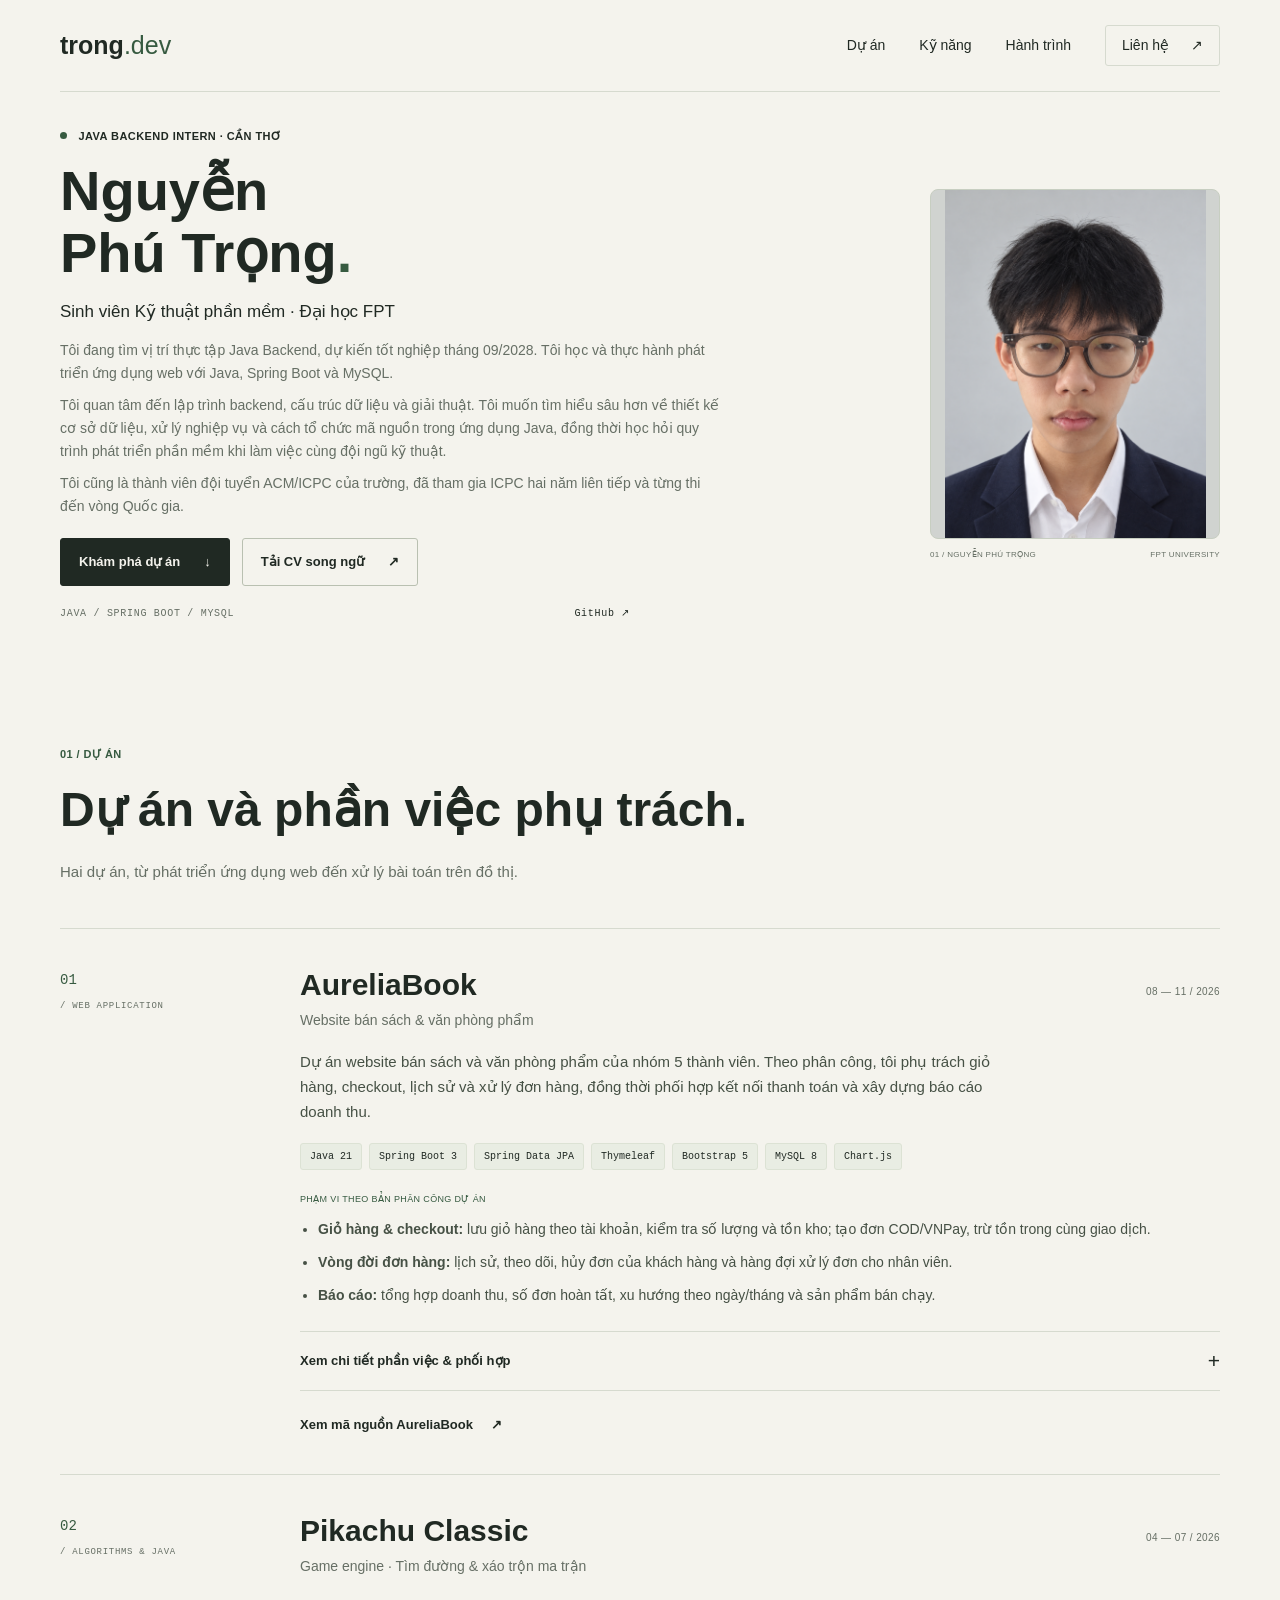
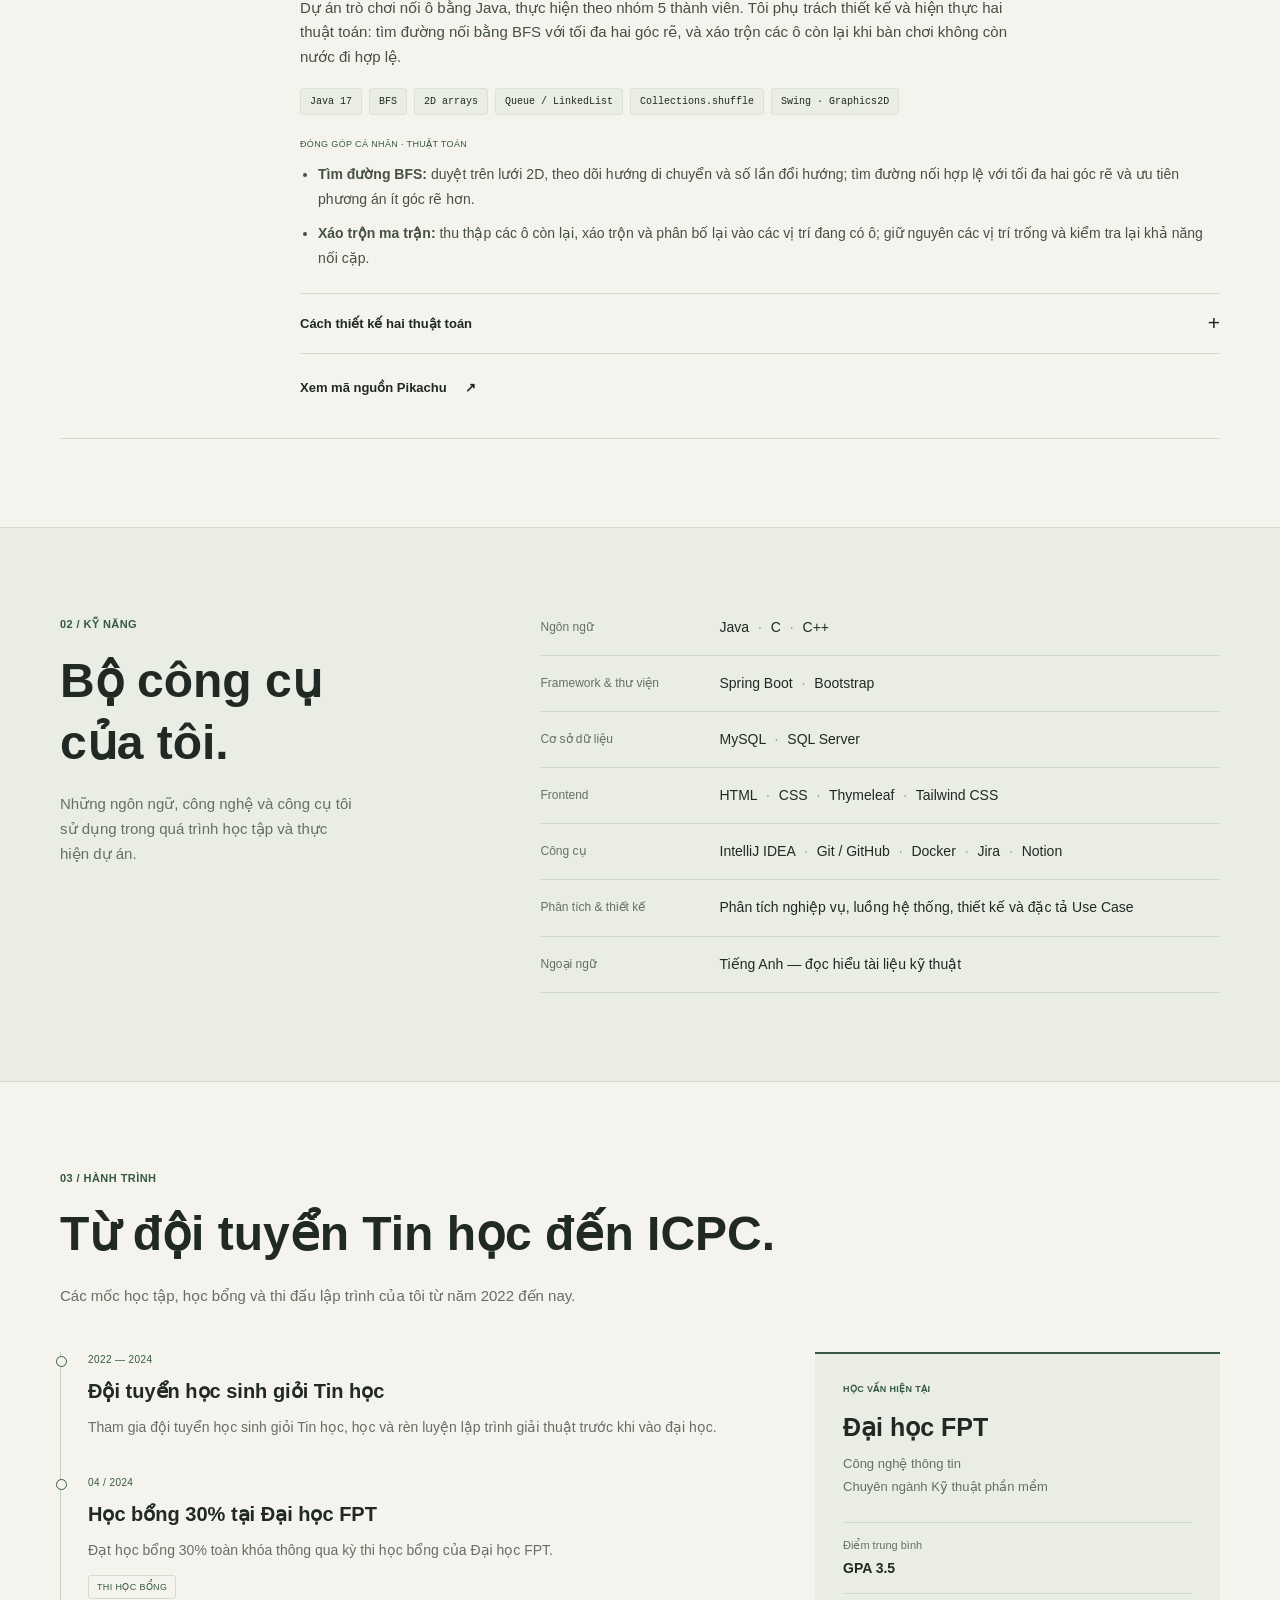
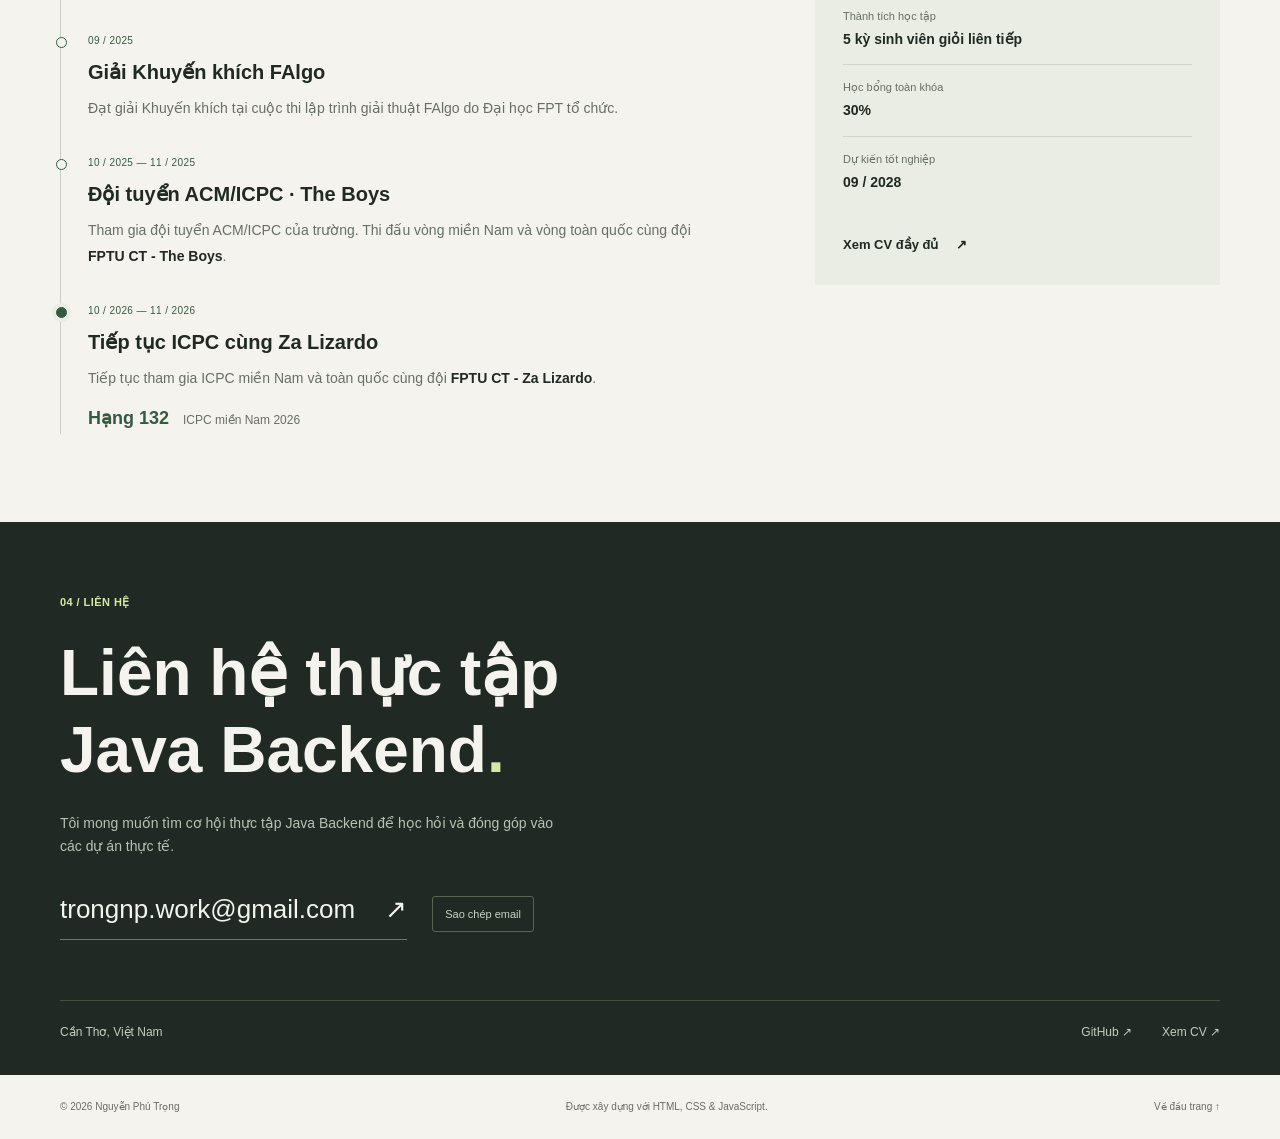
==== index.html @ d0a89bff "init" ====
<!doctype html>
<html lang="vi">
<head>
  <meta charset="utf-8">
  <meta name="viewport" content="width=device-width, initial-scale=1">
  <meta name="theme-color" content="#f4f3ed">
  <meta name="description" content="Portfolio của Nguyễn Phú Trọng — Java Backend Intern, sinh viên Kỹ thuật phần mềm Đại học FPT, thành viên đội tuyển ACM/ICPC.">
  <title>Nguyễn Phú Trọng — Java Backend Intern</title>
  <link rel="icon" href="assets/favicon.svg" type="image/svg+xml">
  <link rel="stylesheet" href="styles.css?v=4">
  <script src="script.js" defer></script>
</head>
<body>
  <a class="skip-link" href="#main">Đến nội dung chính</a>
  <header class="header">
    <a class="brand" href="#home" aria-label="Nguyễn Phú Trọng — Trang đầu">trong<span>.dev</span></a>
    <button class="menu-toggle" type="button" aria-expanded="false" aria-controls="navigation" hidden>Menu <span aria-hidden="true">☰</span></button>
    <nav id="navigation" aria-label="Điều hướng chính">
      <a href="#projects">Dự án</a><a href="#skills">Kỹ năng</a><a href="#journey">Hành trình</a>
      <a class="nav-contact" href="#contact">Liên hệ <span aria-hidden="true">↗</span></a>
    </nav>
  </header>
  <main id="main">
    <section class="hero wrap" id="home" aria-labelledby="hero-title">
      <div class="hero-copy">
        <p class="eyebrow"><span class="dot"></span> JAVA BACKEND INTERN · CẦN THƠ</p>
        <h1 id="hero-title">Nguyễn<br>Phú Trọng<span class="title-dot">.</span></h1>
        <p class="hero-statement">Sinh viên Kỹ thuật phần mềm · Đại học FPT</p>
        <div class="hero-description">
          <p>Tôi đang tìm vị trí thực tập Java Backend, dự kiến tốt nghiệp tháng 09/2028. Tôi học và thực hành phát triển ứng dụng web với Java, Spring Boot và MySQL.</p>
          <p>Tôi quan tâm đến lập trình backend, cấu trúc dữ liệu và giải thuật. Tôi muốn tìm hiểu sâu hơn về thiết kế cơ sở dữ liệu, xử lý nghiệp vụ và cách tổ chức mã nguồn trong ứng dụng Java, đồng thời học hỏi quy trình phát triển phần mềm khi làm việc cùng đội ngũ kỹ thuật.</p>
          <p>Tôi cũng là thành viên đội tuyển ACM/ICPC của trường, đã tham gia ICPC hai năm liên tiếp và từng thi đến vòng Quốc gia.</p>
        </div>
        <div class="actions"><a class="button primary" href="#projects">Khám phá dự án <span aria-hidden="true">↓</span></a><a class="button secondary" href="assets/NguyenPhuTrong-CV.pdf" download>Tải CV song ngữ <span aria-hidden="true">↗</span></a></div>
        <div class="hero-footnote"><span>JAVA / SPRING BOOT / MYSQL</span><a href="https://github.com/TrongNP-31630" target="_blank" rel="noopener noreferrer">GitHub ↗</a></div>
      </div>
      <figure class="portrait-block"><div class="photo-frame"><img src="assets/portrait.png" alt="Ảnh chân dung Nguyễn Phú Trọng" width="1086" height="1448" fetchpriority="high"></div><figcaption><span>01 / NGUYỄN PHÚ TRỌNG</span><span>FPT UNIVERSITY</span></figcaption></figure>
    </section>
    <section class="section wrap" id="projects" aria-labelledby="projects-title">
      <div class="section-head"><p class="eyebrow">01 / DỰ ÁN</p><h2 id="projects-title">Dự án và phần việc phụ trách.</h2><p>Hai dự án, từ phát triển ứng dụng web đến xử lý bài toán trên đồ thị.</p></div>
      <article class="project">
        <div class="project-index">01 <span>/ WEB APPLICATION</span></div>
        <div class="project-content"><div class="project-topline"><h3>AureliaBook</h3><span class="date">08 — 11 / 2026</span></div><p class="project-subtitle">Website bán sách & văn phòng phẩm</p><p class="project-description">Dự án website bán sách và văn phòng phẩm của nhóm 5 thành viên. Theo phân công, tôi phụ trách giỏ hàng, checkout, lịch sử và xử lý đơn hàng, đồng thời phối hợp kết nối thanh toán và xây dựng báo cáo doanh thu.</p>
          <ul class="tags" aria-label="Công nghệ AureliaBook"><li>Java 21</li><li>Spring Boot 3</li><li>Spring Data JPA</li><li>Thymeleaf</li><li>Bootstrap 5</li><li>MySQL 8</li><li>Chart.js</li></ul>
          <div class="contribution-overview">
            <p class="scope-caption">PHẠM VI THEO BẢN PHÂN CÔNG DỰ ÁN</p>
            <ul class="scope-summary"><li><strong>Giỏ hàng &amp; checkout:</strong> lưu giỏ hàng theo tài khoản, kiểm tra số lượng và tồn kho; tạo đơn COD/VNPay, trừ tồn trong cùng giao dịch.</li><li><strong>Vòng đời đơn hàng:</strong> lịch sử, theo dõi, hủy đơn của khách hàng và hàng đợi xử lý đơn cho nhân viên.</li><li><strong>Báo cáo:</strong> tổng hợp doanh thu, số đơn hoàn tất, xu hướng theo ngày/tháng và sản phẩm bán chạy.</li></ul>
          </div>
          <details class="project-details"><summary>Xem chi tiết phần việc &amp; phối hợp <span aria-hidden="true">+</span></summary><div class="details-body">
            <h4>Phần việc phụ trách</h4>
            <dl class="contribution-list">
              <div><dt>UC10 · Giỏ hàng thành viên</dt><dd>Xây dựng luồng thêm, sửa số lượng và xem giỏ hàng qua CartController và CartService; lưu trong carts/cart_items. Chỉ hỗ trợ khách đã đăng nhập; kiểm tra số lượng từ 1–99 và tồn khả dụng khi cập nhật.</dd></div>
              <div><dt>UC11 · Checkout &amp; tạo đơn</dt><dd>Kiểm tra sản phẩm, địa chỉ giao hàng, voucher, phí vận chuyển và tổng thanh toán. Phạm vi OrderPlacementService gồm tạo đơn, chi tiết đơn và trừ tồn trong cùng transaction cho cả COD và VNPay.</dd></div>
              <div><dt>UC12 · Lịch sử, theo dõi &amp; hủy đơn</dt><dd>Truy vấn đơn thuộc tài khoản khách hàng, hiển thị thông tin tại thời điểm đặt và timeline. Xử lý hủy đơn đủ điều kiện trước bàn giao; phối hợp với thành viên phụ trách kho để hoàn tồn và quyền sử dụng voucher đúng một lần.</dd></div>
              <div><dt>UC14 · Xử lý đơn cho nhân viên</dt><dd>Hàng đợi đơn có phân trang, lọc theo trạng thái, ngày đặt và thanh toán; danh sách đóng gói và chuyển trạng thái từ chờ xác nhận đến giao thành công. Phối hợp phần state machine, lý do hủy và ghi nhật ký thao tác.</dd></div>
              <div><dt>UC26/UC27 · Doanh thu &amp; báo cáo</dt><dd>Tổng hợp doanh thu, đơn hoàn tất, biểu đồ ngày/tháng bằng Chart.js và top sản phẩm bán chạy. Phối hợp chức năng xuất Excel; thành viên khác hỗ trợ phần Apache POI.</dd></div>
            </dl>
            <h4>Phối hợp thanh toán &amp; review</h4>
            <p>Ở UC11.1, tôi phụ trách kết nối kết quả VNPay với đơn hàng (Order Bridge); thành viên khác phụ trách Security/HMAC/IPN. Luồng cần tránh trừ tồn lần hai khi thanh toán thành công và xử lý riêng kết quả chưa rõ hoặc thành công muộn.</p>
            <p>Tôi được phân công review các phần hồ sơ và địa chỉ, phiếu nhập kho, voucher, lịch sử tồn, job đối soát và dữ liệu mẫu. Phần tài liệu gồm đặc tả lớp, sơ đồ lớp/sequence, luồng xử lý và truy vấn cho các chức năng phụ trách.</p>
          </div></details>
          <a class="text-link" href="https://github.com/DungTLab/AureliaBooks_DDAGTech" target="_blank" rel="noopener noreferrer">Xem mã nguồn AureliaBook <span aria-hidden="true">↗</span></a>
        </div>
      </article>
      <article class="project">
        <div class="project-index">02 <span>/ ALGORITHMS & JAVA</span></div>
        <div class="project-content"><div class="project-topline"><h3>Pikachu Classic</h3><span class="date">04 — 07 / 2026</span></div><p class="project-subtitle">Game engine · Tìm đường &amp; xáo trộn ma trận</p><p class="project-description">Dự án trò chơi nối ô bằng Java, thực hiện theo nhóm 5 thành viên. Tôi phụ trách thiết kế và hiện thực hai thuật toán: tìm đường nối bằng BFS với tối đa hai góc rẽ, và xáo trộn các ô còn lại khi bàn chơi không còn nước đi hợp lệ.</p>
          <ul class="tags" aria-label="Công nghệ Pikachu"><li>Java 17</li><li>BFS</li><li>2D arrays</li><li>Queue / LinkedList</li><li>Collections.shuffle</li><li>Swing · Graphics2D</li></ul>
          <div class="contribution-overview">
            <p class="scope-caption">ĐÓNG GÓP CÁ NHÂN · THUẬT TOÁN</p>
            <ul class="scope-summary"><li><strong>Tìm đường BFS:</strong> duyệt trên lưới 2D, theo dõi hướng di chuyển và số lần đổi hướng; tìm đường nối hợp lệ với tối đa hai góc rẽ và ưu tiên phương án ít góc rẽ hơn.</li><li><strong>Xáo trộn ma trận:</strong> thu thập các ô còn lại, xáo trộn và phân bố lại vào các vị trí đang có ô; giữ nguyên các vị trí trống và kiểm tra lại khả năng nối cặp.</li></ul>
          </div>
          <details class="project-details"><summary>Cách thiết kế hai thuật toán <span aria-hidden="true">+</span></summary><div class="details-body">
            <h4>1. Tìm đường nối — findPath()</h4>
            <p>Mỗi trạng thái lưu hàng, cột, hướng đi, số góc rẽ và nút cha. Thuật toán dùng Queue/LinkedList để duyệt bốn hướng; chỉ đi qua ô trống hoặc ô đích và loại các trạng thái có quá hai góc rẽ.</p>
            <p>Mảng <code>minTurns[row][col][direction]</code> lưu số góc rẽ tốt nhất theo từng ô và hướng đến, giúp loại các trạng thái không cải thiện kết quả. Khi đến đích, thuật toán ưu tiên đường có ít góc rẽ hơn, sau đó lần theo nút cha để dựng lại danh sách tọa độ.</p>
            <h4>2. Xáo trộn bàn chơi — swapMatrix()</h4>
            <p>Thu thập ID từ các ô chưa bị loại vào ArrayList, gọi <code>Collections.shuffle()</code> và gán lại vào chính các vị trí đang có ô. Cách này giữ nguyên số lượng từng loại ô và các vị trí trống.</p>
            <p>Sau khi xáo trộn, <code>checkValidMatrix()</code> tìm các cặp cùng ID và gọi lại <code>findPath()</code> để kiểm tra. Nếu chưa có cặp nối được, hàm tiếp tục xáo trộn.</p>
            <div class="algorithm-note"><strong>Hai bài toán liên kết với nhau</strong><span>BFS kiểm tra đường nối; thuật toán xáo trộn dùng kết quả đó để kiểm tra bàn chơi mới.</span></div>
          </div></details>
          <a class="text-link" href="https://github.com/DucKAnh006/CSD201_Assignment" target="_blank" rel="noopener noreferrer">Xem mã nguồn Pikachu <span aria-hidden="true">↗</span></a>
        </div>
      </article>
    </section>
    <section class="section skills-section" id="skills" aria-labelledby="skills-title"><div class="wrap skills-layout"><div class="section-head"><p class="eyebrow">02 / KỸ NĂNG</p><h2 id="skills-title">Bộ công cụ<br>của tôi.</h2><p>Những ngôn ngữ, công nghệ và công cụ tôi sử dụng trong quá trình học tập và thực hiện dự án.</p></div><dl class="skill-list"><div><dt>Ngôn ngữ</dt><dd>Java <span>·</span> C <span>·</span> C++</dd></div><div><dt>Framework & thư viện</dt><dd>Spring Boot <span>·</span> Bootstrap</dd></div><div><dt>Cơ sở dữ liệu</dt><dd>MySQL <span>·</span> SQL Server</dd></div><div><dt>Frontend</dt><dd>HTML <span>·</span> CSS <span>·</span> Thymeleaf <span>·</span> Tailwind CSS</dd></div><div><dt>Công cụ</dt><dd>IntelliJ IDEA <span>·</span> Git / GitHub <span>·</span> Docker <span>·</span> Jira <span>·</span> Notion</dd></div><div><dt>Phân tích & thiết kế</dt><dd>Phân tích nghiệp vụ, luồng hệ thống, thiết kế và đặc tả Use Case</dd></div><div><dt>Ngoại ngữ</dt><dd>Tiếng Anh — đọc hiểu tài liệu kỹ thuật</dd></div></dl></div></section>
    <section class="section wrap" id="journey" aria-labelledby="journey-title">
      <div class="section-head"><p class="eyebrow">03 / HÀNH TRÌNH</p><h2 id="journey-title">Từ đội tuyển Tin học đến ICPC.</h2><p>Các mốc học tập, học bổng và thi đấu lập trình của tôi từ năm 2022 đến nay.</p></div>
      <div class="timeline-layout">
        <ol class="timeline">
          <li class="timeline-item"><p class="date">2022 — 2024</p><h3>Đội tuyển học sinh giỏi Tin học</h3><p>Tham gia đội tuyển học sinh giỏi Tin học, học và rèn luyện lập trình giải thuật trước khi vào đại học.</p></li>
          <li class="timeline-item"><p class="date"><time datetime="2024-04">04 / 2024</time></p><h3>Học bổng 30% tại Đại học FPT</h3><p>Đạt học bổng 30% toàn khóa thông qua kỳ thi học bổng của Đại học FPT.</p><span class="milestone-tag">THI HỌC BỔNG</span></li>
          <li class="timeline-item"><p class="date"><time datetime="2025-09">09 / 2025</time></p><h3>Giải Khuyến khích FAlgo</h3><p>Đạt giải Khuyến khích tại cuộc thi lập trình giải thuật FAlgo do Đại học FPT tổ chức.</p></li>
          <li class="timeline-item"><p class="date"><time datetime="2025-10">10 / 2025</time> — <time datetime="2025-11">11 / 2025</time></p><h3>Đội tuyển ACM/ICPC · The Boys</h3><p>Tham gia đội tuyển ACM/ICPC của trường. Thi đấu vòng miền Nam và vòng toàn quốc cùng đội <strong>FPTU CT - The Boys</strong>.</p></li>
          <li class="timeline-item current"><p class="date"><time datetime="2026-10">10 / 2026</time> — <time datetime="2026-11">11 / 2026</time></p><h3>Tiếp tục ICPC cùng Za Lizardo</h3><p>Tiếp tục tham gia ICPC miền Nam và toàn quốc cùng đội <strong>FPTU CT - Za Lizardo</strong>.</p><div class="timeline-result"><strong>Hạng 132</strong><span>ICPC miền Nam 2026</span></div></li>
        </ol>
        <aside class="education-panel" aria-labelledby="education-title"><p class="eyebrow">HỌC VẤN HIỆN TẠI</p><h3 id="education-title">Đại học FPT</h3><p class="education-major">Công nghệ thông tin<br>Chuyên ngành Kỹ thuật phần mềm</p><dl class="education-facts"><div><dt>Điểm trung bình</dt><dd>GPA 3.5</dd></div><div><dt>Thành tích học tập</dt><dd>5 kỳ sinh viên giỏi liên tiếp</dd></div><div><dt>Học bổng toàn khóa</dt><dd>30%</dd></div><div><dt>Dự kiến tốt nghiệp</dt><dd><time datetime="2028-09">09 / 2028</time></dd></div></dl><a class="text-link" href="assets/NguyenPhuTrong-CV.pdf" target="_blank" rel="noopener noreferrer">Xem CV đầy đủ <span aria-hidden="true">↗</span></a></aside>
      </div>
    </section>
    <section class="contact-section" id="contact" aria-labelledby="contact-title"><div class="wrap"><p class="eyebrow">04 / LIÊN HỆ</p><h2 id="contact-title">Liên hệ thực tập<br>Java Backend<span>.</span></h2><p>Tôi mong muốn tìm cơ hội thực tập Java Backend để học hỏi và đóng góp vào các dự án thực tế.</p><div class="contact-actions"><a class="email-link" href="mailto:trongnp.work@gmail.com">trongnp.work@gmail.com <span aria-hidden="true">↗</span></a><button class="copy-email" type="button" hidden>Sao chép email</button></div><div class="contact-bottom"><span>Cần Thơ, Việt Nam</span><div><a href="https://github.com/TrongNP-31630" target="_blank" rel="noopener noreferrer">GitHub ↗</a><a href="assets/NguyenPhuTrong-CV.pdf" target="_blank" rel="noopener noreferrer">Xem CV ↗</a></div></div></div></section>
  </main>
  <footer class="wrap footer"><span>© <span id="year">2026</span> Nguyễn Phú Trọng</span><span>Được xây dựng với HTML, CSS & JavaScript.</span><a href="#home">Về đầu trang ↑</a></footer>
  <p class="toast" role="status" aria-live="polite"></p>
</body>
</html>
---- styles.css ----
:root{--paper:#f4f3ed;--ink:#202923;--muted:#666f65;--line:#d6dacf;--green:#365a40;--lime:#d6e7a6;--soft:#e9ede3;--mono:Consolas,'Courier New',monospace;--serif:Arial,'Helvetica Neue',Tahoma,sans-serif;--sans:Arial,'Helvetica Neue',Tahoma,sans-serif}*{box-sizing:border-box}html{scroll-behavior:smooth;scroll-padding-top:90px}body{margin:0;background:var(--paper);color:var(--ink);font-family:var(--sans);font-size:16px;line-height:1.65}a{color:inherit;text-decoration:none}button{font:inherit}img{max-width:100%;display:block}button,a,summary{-webkit-tap-highlight-color:transparent}a:focus-visible,button:focus-visible,summary:focus-visible{outline:3px solid #64834b;outline-offset:5px}::selection{background:var(--lime);color:var(--ink)}.wrap,.header{width:min(1160px,calc(100% - 96px));margin-inline:auto}.header{display:flex;align-items:center;justify-content:space-between;min-height:92px;border-bottom:1px solid var(--line)}.brand{font-size:25px;font-weight:750;letter-spacing:normal}.brand span{color:var(--green);font-weight:400}.header nav{display:flex;align-items:center;gap:34px;font-size:14px}.header nav a{transition:color .2s}.header nav a:hover{color:var(--green);text-decoration:underline;text-underline-offset:5px}.header .nav-contact{border:1px solid var(--line);padding:8px 16px;border-radius:3px}.nav-contact span{margin-left:18px}.menu-toggle{background:transparent;border:1px solid var(--line);padding:7px 12px}.menu-toggle span{margin-left:10px}.skip-link{position:fixed;top:-100px;left:12px;padding:10px 18px;background:var(--ink);color:white;z-index:20}.skip-link:focus{top:10px}.hero{display:grid;grid-template-columns:1.25fr .8fr;gap:100px;align-items:center;padding-block:72px 66px}.eyebrow{font:11px/1.6 var(--mono);letter-spacing:1.7px;font-weight:600;margin:0 0 24px}.dot{display:inline-block;width:7px;height:7px;border-radius:50%;background:var(--green);margin-right:8px;vertical-align:1px}h1,h2,h3,p,figure{margin-top:0}h1{font:normal clamp(56px,6.5vw,88px)/1.05 var(--serif);letter-spacing:normal;margin-bottom:24px}.title-dot{color:var(--green)}.hero-statement{font-size:24px;line-height:1.4;letter-spacing:normal;margin-bottom:18px}.hero-description{color:var(--muted);font-size:15px;max-width:480px;margin-bottom:28px}.actions{display:flex;gap:12px;flex-wrap:wrap}.button{display:inline-flex;align-items:center;gap:24px;padding:12px 18px;font-size:13px;font-weight:600;border:1px solid var(--ink);border-radius:3px;transition:background .2s,transform .2s}.button:hover{transform:translateY(-2px)}.primary{background:var(--ink);color:var(--paper)}.primary:hover{background:var(--green)}.secondary{border-color:#b9c0b1}.secondary:hover{background:var(--soft)}.hero-footnote{display:flex;justify-content:space-between;align-items:center;gap:20px;max-width:460px;margin-top:32px;font:10px/1.6 var(--mono);letter-spacing:.7px;color:var(--muted)}.hero-footnote a{color:var(--ink)}.portrait-block{margin:0;position:relative}.photo-frame{position:relative;background:#d3d8cd;border-radius:160px 160px 3px 3px;overflow:hidden;border:1px solid #c7cec1}.photo-frame img{display:block;width:100%;height:100%;aspect-ratio:auto;object-fit:contain;object-position:center}.portrait-block figcaption{display:flex;justify-content:space-between;font:9px/1.7 var(--mono);letter-spacing:.4px;gap:12px;margin-top:14px;color:var(--muted)}.intro-strip{display:grid;grid-template-columns:180px 1fr 40px;gap:25px;align-items:center;border-block:1px solid var(--line);padding-block:25px}.intro-strip>span:first-child{font:10px/1.6 var(--mono);letter-spacing:1px}.intro-strip p{margin:0;font-size:18px;max-width:630px;line-height:1.6}.strip-icon{font-size:30px;color:var(--green);justify-self:end}.section{padding-block:88px}.section-head{margin-bottom:44px}.section-head .eyebrow{color:var(--green);margin-bottom:16px}h2{font:normal clamp(34px,4vw,48px)/1.2 var(--serif);letter-spacing:normal;margin-bottom:18px}.section-head>p:last-child{max-width:570px;color:var(--muted);font-size:15px;margin-bottom:0}.project{display:grid;grid-template-columns:200px 1fr;gap:40px;border-top:1px solid var(--line);padding-block:36px}.project:last-child{border-bottom:1px solid var(--line);padding-bottom:38px}.project-index{font:14px/1.5 var(--mono);padding-top:5px;color:var(--green)}.project-index span{display:block;color:var(--muted);font-size:9px;letter-spacing:.7px;margin-top:9px}.project-topline{display:flex;gap:20px;align-items:baseline;justify-content:space-between}.project h3{font-size:30px;letter-spacing:normal;line-height:1.3;margin-bottom:5px;font-weight:600}.date{font:10px/1.6 var(--mono);letter-spacing:.4px;color:var(--muted);white-space:nowrap}.project-subtitle{font-size:14px;color:var(--muted);margin-bottom:18px}.project-description{font-size:15px;max-width:720px;color:#465145;margin-bottom:18px}.tags{display:flex;list-style:none;padding:0;gap:7px;flex-wrap:wrap;margin:0 0 22px}.tags li{font:10px/1.5 var(--mono);background:var(--soft);padding:5px 9px;border-radius:3px;border:1px solid #dce2d4}.project-details{border-block:1px solid var(--line);margin-bottom:20px}.project-details summary{display:flex;align-items:center;justify-content:space-between;cursor:pointer;padding:12px 0;font-size:13px;list-style:none;font-weight:600}.project-details summary::-webkit-details-marker{display:none}.project-details summary span{font-size:21px;font-weight:400;transition:transform .2s}.project-details[open] summary span{transform:rotate(45deg)}.details-body{font-size:14px;color:var(--muted);padding:0 0 18px;line-height:1.8}.details-body ul{padding-left:19px;margin:4px 0 18px}.details-body li+li{margin-top:7px}.details-body p:last-child{margin-bottom:0}.flow-label{font:9px/1.7 var(--mono);letter-spacing:1px;margin:18px 0 8px}.flow{display:flex;flex-wrap:wrap;gap:12px;font-size:12px;color:var(--ink)}.flow span{color:#8f9d81}.algorithm-note{display:flex;flex-direction:column;gap:4px;border-left:2px solid #9bad8b;padding-left:14px}.algorithm-note strong{font-size:12px;color:var(--ink)}.algorithm-note span{font-size:12px}.text-link{font-size:13px;font-weight:600;display:inline-flex;gap:18px}.text-link:hover{color:var(--green);text-decoration:underline;text-underline-offset:5px}.skills-section{background:var(--soft);border-block:1px solid var(--line)}.skills-layout{display:grid;grid-template-columns:.7fr 1.25fr;gap:100px}.skills-layout .section-head{margin-bottom:0}.skills-layout .section-head>p:last-child{max-width:300px}.skill-list{margin:0}.skill-list>div{padding:16px 0;border-bottom:1px solid #cfd7c8;display:grid;grid-template-columns:155px 1fr;gap:24px}.skill-list>div:first-child{padding-top:0}.skill-list dt{font-size:12px;color:var(--muted);padding-top:2px}.skill-list dd{margin:0;font-size:14px}.skill-list dd span{color:#8c9980;padding-inline:5px}.journey-layout{display:grid;grid-template-columns:1fr 1fr;gap:70px}.journey-entry{border-top:1px solid var(--line);padding-top:24px}.journey-entry h3{font-size:24px;letter-spacing:normal;margin-bottom:5px;font-weight:600}.journey-entry .date{margin-bottom:18px}.subtle{color:var(--muted);font-size:13px;margin-bottom:20px}.journey-entry>p:not(.date):not(.subtle){font-size:14px;color:var(--muted)}.achievement{display:flex;gap:22px;align-items:center;margin-top:25px}.achievement-number{font:normal 58px/1 var(--serif);color:var(--green)}.achievement strong{font-size:13px;font-weight:600}.achievement p{font-size:12px;color:var(--muted);margin:5px 0 0}.education-list{list-style:none;padding:0;margin:16px 0 0}.education-list li{display:flex;justify-content:space-between;gap:22px;padding:13px 0;border-bottom:1px solid var(--line);font-size:12px}.education-list li span{color:var(--muted)}.education-list strong{font-weight:600;text-align:right}.contact-section{background:var(--ink);color:var(--paper);padding-block:72px 32px}.contact-section .eyebrow{color:var(--lime)}.contact-section h2{font-size:clamp(38px,5vw,64px);margin-bottom:23px}.contact-section h2 span{color:var(--lime)}.contact-section>.wrap>p:not(.eyebrow){max-width:500px;color:#b8c2b5;font-size:14px}.contact-actions{display:flex;align-items:center;gap:25px;margin-top:30px;flex-wrap:wrap}.email-link{font-size:clamp(17px,2.8vw,26px);border-bottom:1px solid #6d7a67;padding-bottom:8px;display:inline-flex;gap:30px;overflow-wrap:anywhere}.email-link:hover{color:var(--lime)}.copy-email{background:transparent;color:#cad2c5;border:1px solid #596552;border-radius:3px;font-size:11px;padding:8px 12px;cursor:pointer}.copy-email:hover{border-color:var(--lime);color:var(--lime)}.contact-bottom{margin-top:60px;display:flex;justify-content:space-between;align-items:center;border-top:1px solid #44503f;padding-top:22px;font-size:12px;color:#c4cdbf}.contact-bottom>div{display:flex;gap:30px}.footer{padding-block:24px;display:flex;justify-content:space-between;gap:20px;flex-wrap:wrap;font-size:10px;color:var(--muted)}.toast{position:fixed;bottom:24px;left:50%;transform:translate(-50%,20px);margin:0;background:var(--paper);color:var(--ink);box-shadow:0 4px 30px #0002;padding:12px 20px;border:1px solid var(--line);border-radius:4px;font-size:13px;opacity:0;pointer-events:none;transition:opacity .2s,transform .2s;z-index:25;max-width:calc(100% - 30px);width:max-content}.toast.visible{opacity:1;transform:translate(-50%,0)}
@media(min-width:1500px){.hero{gap:130px;padding-block:84px}.portrait-block{max-width:370px;justify-self:end;width:100%}}
@media(max-width:1050px){.wrap,.header{width:calc(100% - 64px)}.hero{gap:55px;grid-template-columns:1.2fr .8fr}.hero h1{font-size:64px}.hero-statement{font-size:21px}.hero-footnote{font-size:9px}.project{grid-template-columns:150px 1fr;gap:25px}.skills-layout{gap:50px;grid-template-columns:.65fr 1fr}.skill-list>div{grid-template-columns:125px 1fr;gap:15px}.journey-layout{gap:40px}.project-topline{flex-wrap:wrap;gap:4px}.project-topline .date{margin-bottom:8px}}
@media(max-width:720px){html{scroll-padding-top:20px}.wrap,.header{width:calc(100% - 40px)}.header{min-height:76px;flex-wrap:wrap;position:relative}.header nav{gap:20px;padding-bottom:16px;width:100%;justify-content:space-between;font-size:12px}.header nav[hidden]{display:none}.menu-toggle:not([hidden]){display:block;font-size:12px}.header .nav-contact{padding:5px 10px}.nav-contact span{margin-left:8px}.hero{grid-template-columns:1fr;gap:40px;padding-block:42px}.hero .eyebrow{font-size:9px;letter-spacing:1px}.hero h1{font-size:64px;letter-spacing:normal}.hero-statement{font-size:21px}.hero-description{max-width:100%;font-size:14px}.hero-footnote{max-width:100%;margin-top:25px}.portrait-block{max-width:320px;width:78%;justify-self:center}.photo-frame{border-radius:140px 140px 3px 3px}.intro-strip{grid-template-columns:1fr 26px;gap:12px;padding-block:22px}.intro-strip>span:first-child{grid-column:1/-1}.intro-strip p{font-size:16px}.section{padding-block:56px}.section-head{margin-bottom:30px}h2{font-size:36px}.section-head .eyebrow{font-size:10px}.section-head>p:last-child{font-size:14px}.project{grid-template-columns:1fr;gap:18px;padding-block:25px}.project-index{display:flex;gap:15px;align-items:center;font-size:11px}.project-index span{margin:0;font-size:9px}.project h3{font-size:27px}.project-description{font-size:14px}.project-subtitle{font-size:12px}.skills-layout{grid-template-columns:1fr;gap:30px}.skills-layout .section-head>p:last-child{max-width:100%}.skills-layout h2 br{display:none}.skill-list>div{grid-template-columns:115px 1fr;gap:16px;padding-block:14px}.skill-list dd{font-size:13px}.skill-list dt{font-size:11px}.journey-layout{grid-template-columns:1fr;gap:38px}.journey-entry h3{font-size:23px}.contact-section{padding-top:52px}.contact-section h2{font-size:40px}.email-link{font-size:19px;gap:12px}.contact-actions{gap:18px}.contact-bottom{margin-top:42px;font-size:11px}.contact-bottom>div{gap:20px}.footer{gap:10px;font-size:9px}.footer>span:nth-child(2){display:none}}
@media(prefers-reduced-motion:reduce){html{scroll-behavior:auto}*,*::before,*::after{transition:none!important;animation:none!important}}
@media print{.header,.actions,.hero-footnote,.copy-email,.footer,.toast,.contact-section{display:none!important}.wrap{width:100%}.hero{padding:0;gap:30px;grid-template-columns:1fr 180px}.hero h1{font-size:42px}.hero-statement{font-size:18px}.section{padding-block:20px}.project{padding-block:15px;grid-template-columns:100px 1fr}.project-details{display:none}.skills-section{background:white}.skills-layout{gap:30px}.journey-layout{gap:30px}body{font-size:11px;background:white;color:black}h2{font-size:27px}.section-head{margin-bottom:20px}}

/* Compact introduction and bounded portrait: intrinsic HTML image height must not size the hero. */
@media screen {
  .hero{grid-template-columns:minmax(0,1fr) 290px;gap:64px;padding-block:36px;align-items:center;min-height:0}
  .hero-copy{min-width:0}
  .hero .eyebrow{margin-bottom:14px}
  .hero h1{font-size:56px;line-height:1.02;letter-spacing:normal;margin-bottom:14px}
  .hero-statement{font-size:17px;line-height:1.5;margin-bottom:14px;letter-spacing:0}
  .hero-description{max-width:660px;font-size:14px;line-height:1.65;margin-bottom:20px}
  .hero-description p{margin:0 0 9px}
  .hero-description p:last-child{margin-bottom:0}
  .hero-footnote{margin-top:20px;max-width:570px}
  .portrait-block{width:100%;max-width:290px;justify-self:end;margin:0}
  .photo-frame{width:100%;height:350px;max-height:350px;border-radius:8px;background:#d0d3d0}
  .photo-frame img{width:100%;height:100%;max-height:350px;object-fit:contain;aspect-ratio:auto}
  .portrait-block figcaption{font-size:8px;margin-top:9px}
}
.scope-caption{font:9px/1.7 var(--mono);letter-spacing:1px;color:var(--green);margin:0 0 10px}
.scope-summary{padding-left:18px;font-size:14px;color:#465145;line-height:1.8;margin:0 0 22px}
.scope-summary li+li{margin-top:8px}
.details-body h4{font-size:14px;color:var(--ink);margin:12px 0 15px;font-weight:600}
.contribution-list{margin:0 0 24px}
.contribution-list>div{margin-bottom:16px}
.contribution-list dt{font-size:13px;font-weight:600;color:var(--ink);margin-bottom:4px}
.contribution-list dd{margin:0;font-size:13px;line-height:1.85}
@media screen and (min-width:1500px){.hero{padding-block:40px;gap:88px}}
@media screen and (max-width:1050px){.hero{grid-template-columns:minmax(0,1fr) 240px;gap:35px}.hero h1{font-size:48px}.photo-frame{height:310px;max-height:310px}.photo-frame img{max-height:310px}}
@media screen and (max-width:720px){
  .hero{grid-template-columns:minmax(0,1fr);gap:26px;padding-block:28px}
  .hero h1{font-size:46px;line-height:1.04}
  .hero-statement{font-size:16px}
  .hero-description{font-size:14px}
  .portrait-block{max-width:210px;justify-self:center}
  .photo-frame{height:270px;max-height:270px}
  .photo-frame img{max-height:270px}
  .hero .actions{gap:10px}.hero .button{padding:11px 14px;gap:16px}
  .scope-summary{font-size:13px}
}

.details-body code{font-family:var(--mono);font-size:.88em;overflow-wrap:anywhere;background:var(--soft);padding:1px 4px;border-radius:3px}

/* Chronological education and programming competition milestones. */
.timeline-layout{display:grid;grid-template-columns:minmax(0,1.4fr) minmax(0,.85fr);gap:88px;align-items:start}
.timeline{list-style:none;margin:0;padding:0 0 0 27px;border-left:1px solid #c6cfc0}
.timeline-item{position:relative;padding:0 0 34px 0}
.timeline-item:last-child{padding-bottom:0}
.timeline-item::before{content:"";position:absolute;left:-32px;top:4px;width:9px;height:9px;border:1px solid var(--green);border-radius:50%;background:var(--paper)}
.timeline-item.current::before{background:var(--green);box-shadow:0 0 0 4px var(--soft)}
.timeline-item .date{margin-bottom:9px;font-size:10px;color:var(--green)}
.timeline-item h3{font-size:20px;font-weight:600;letter-spacing:normal;line-height:1.4;margin-bottom:10px}
.timeline-item>p:not(.date){font-size:14px;color:var(--muted);line-height:1.8;margin-bottom:0}
.timeline-item strong{color:var(--ink);font-weight:600}
.milestone-tag{display:inline-block;font:9px/1.6 var(--mono);letter-spacing:.7px;margin-top:12px;padding:4px 8px;border:1px solid var(--line);border-radius:3px;color:var(--green)}
.timeline-result{display:flex;gap:14px;align-items:baseline;margin-top:13px}
.timeline-result strong{font-size:18px;color:var(--green)}
.timeline-result span{font-size:12px;color:var(--muted)}
.education-panel{background:var(--soft);padding:28px;border-top:2px solid var(--green)}
.education-panel .eyebrow{font-size:9px;margin-bottom:15px;color:var(--green)}
.education-panel h3{font-size:25px;letter-spacing:normal;margin-bottom:9px}
.education-major{font-size:13px;line-height:1.8;color:var(--muted);margin-bottom:23px}
.education-facts{margin:0 0 24px}
.education-facts>div{padding:13px 0;border-top:1px solid #cfd7c8}
.education-facts dt{font-size:11px;color:var(--muted);margin-bottom:3px}
.education-facts dd{margin:0;font-size:14px;font-weight:600}
@media(max-width:1050px){.timeline-layout{gap:45px;grid-template-columns:minmax(0,1.25fr) minmax(0,.9fr)}.education-panel{padding:22px}}
@media(max-width:720px){.timeline-layout{grid-template-columns:minmax(0,1fr);gap:35px}.timeline{margin-left:5px;padding-left:22px}.timeline-item::before{left:-27px}.timeline-item h3{font-size:18px}.timeline-item>p:not(.date){font-size:13px}.education-panel{padding:24px}.timeline-result{flex-wrap:wrap;gap:5px 14px}}
@media print{.timeline-layout{grid-template-columns:1fr 1fr;gap:30px}.timeline-item{padding-bottom:15px}.timeline-item h3{font-size:15px}.timeline-item>p:not(.date){font-size:11px}.education-panel{background:white;padding:15px}}

/* Consistent Vietnamese typography: avoid mixed serif glyphs and negative tracking. */
html{-webkit-text-size-adjust:100%;text-size-adjust:100%}
body{font-family:var(--sans);font-kerning:normal;font-variant-ligatures:normal;text-rendering:auto}
h1,h2,h3,h4{font-family:var(--sans);font-weight:600;letter-spacing:normal;line-height:1.25}
.hero h1{font-family:var(--sans);font-weight:650;line-height:1.12;letter-spacing:normal}
.hero-statement{font-weight:500}
.eyebrow,.date,.scope-caption,.flow-label,.milestone-tag,.portrait-block figcaption,.intro-strip>span:first-child{font-family:var(--sans);letter-spacing:.04em}
.date{font-variant-numeric:tabular-nums}
.section-head h2{line-height:1.3}
.contact-section h2{line-height:1.2}
@media(max-width:720px){.hero h1{font-size:44px;line-height:1.15;letter-spacing:normal}h2{font-size:32px}.timeline-item h3{line-height:1.5}}
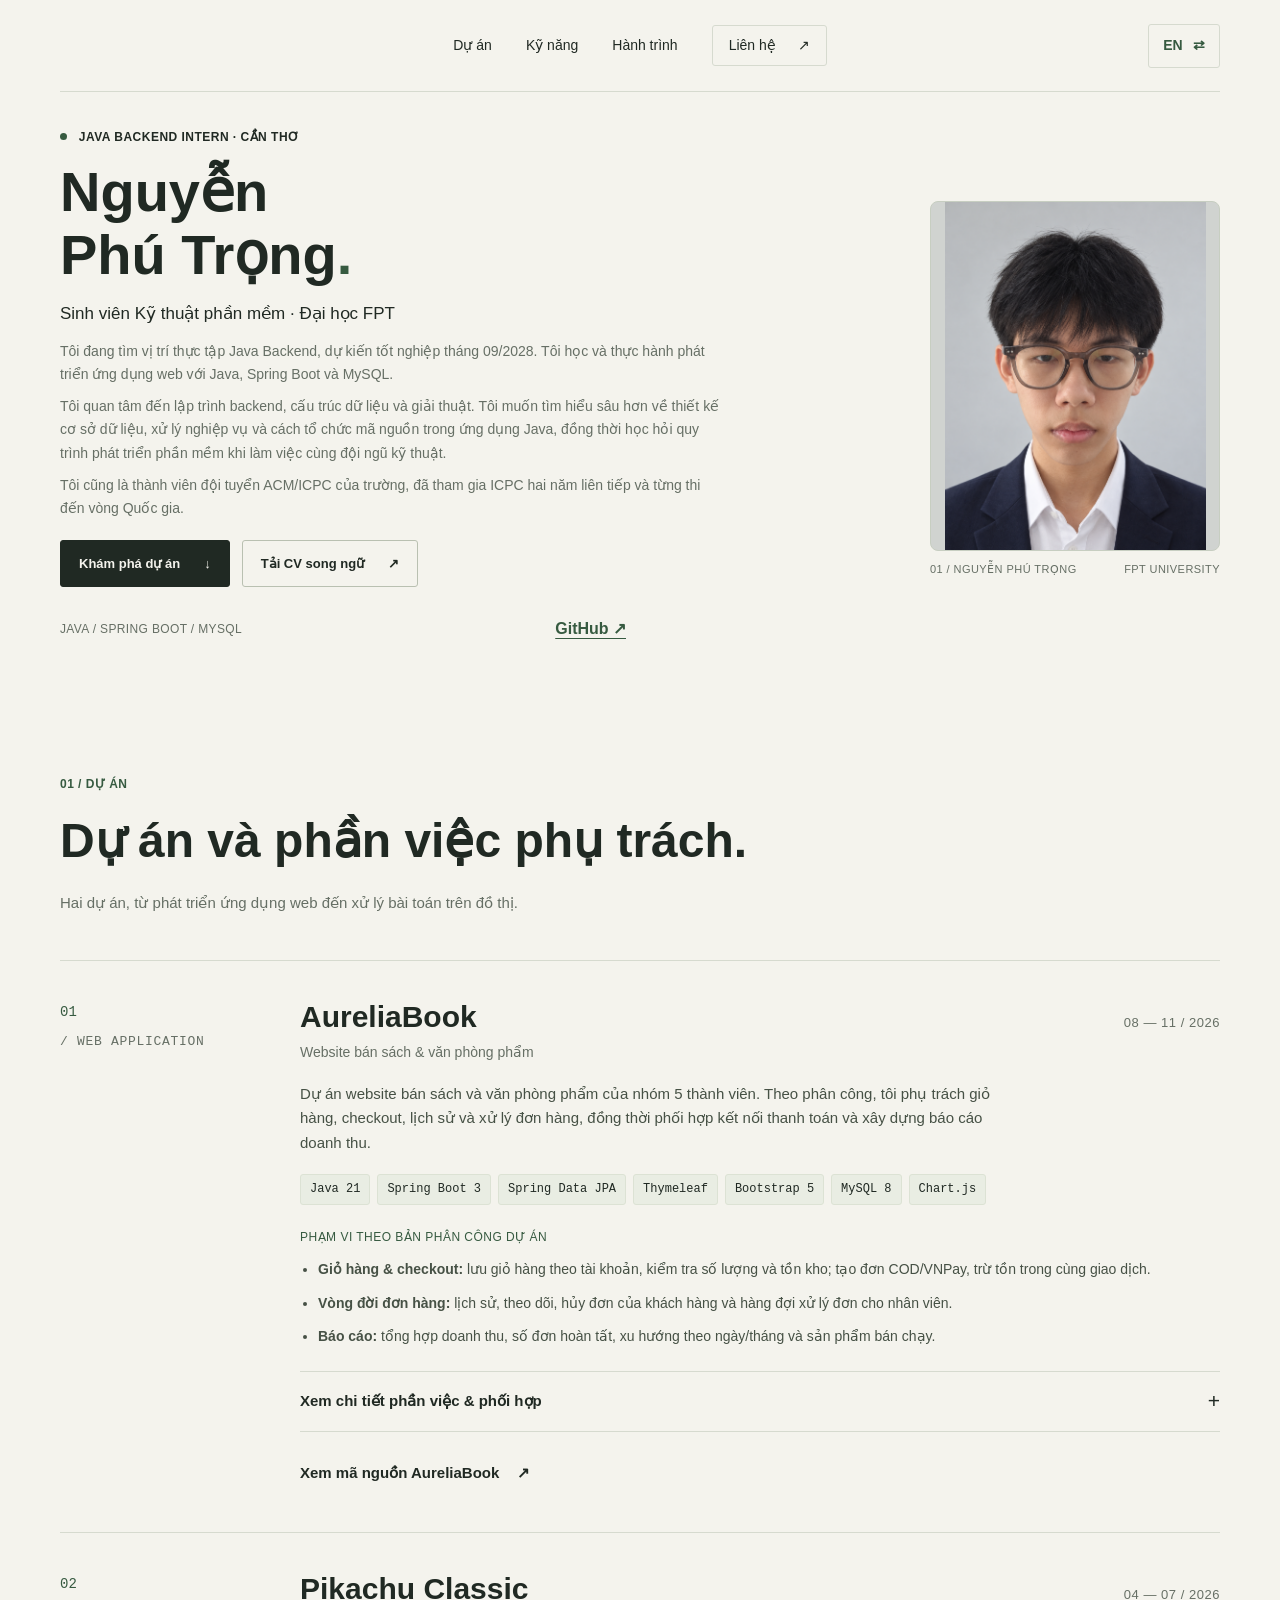
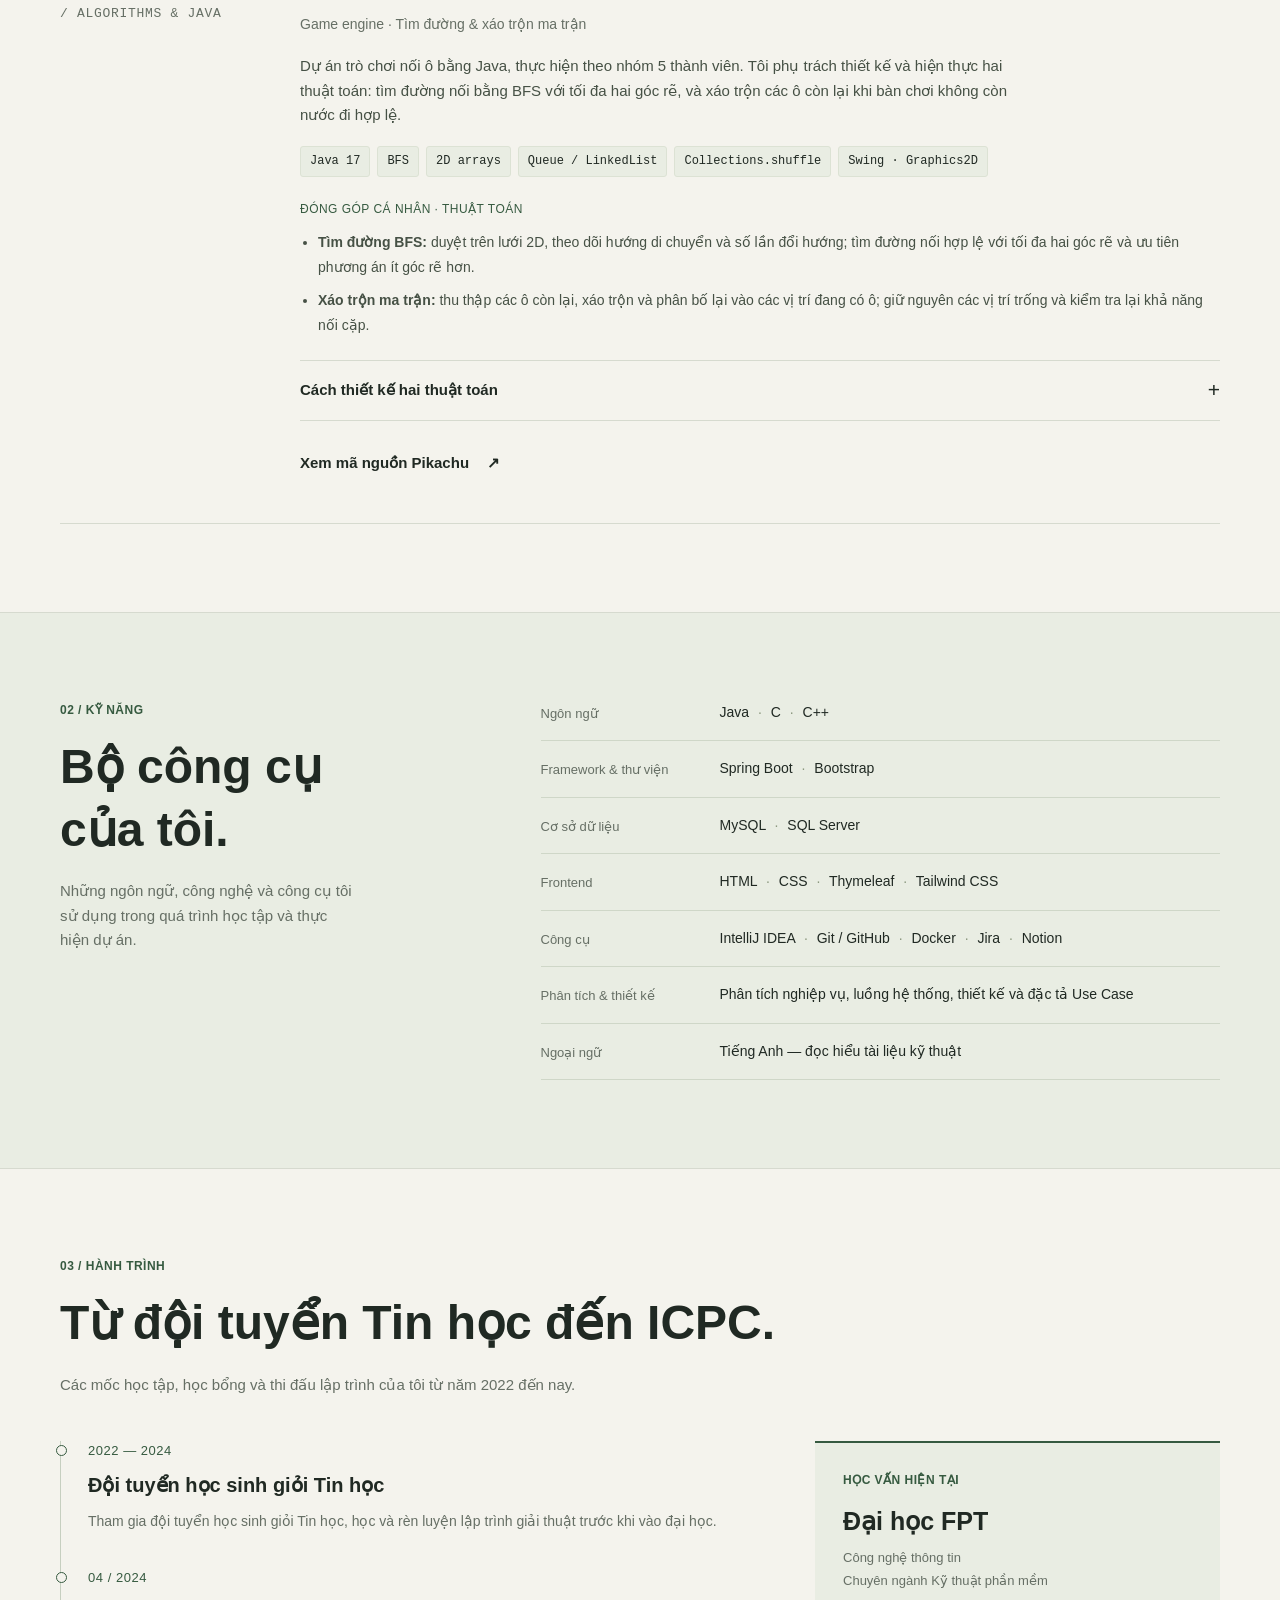
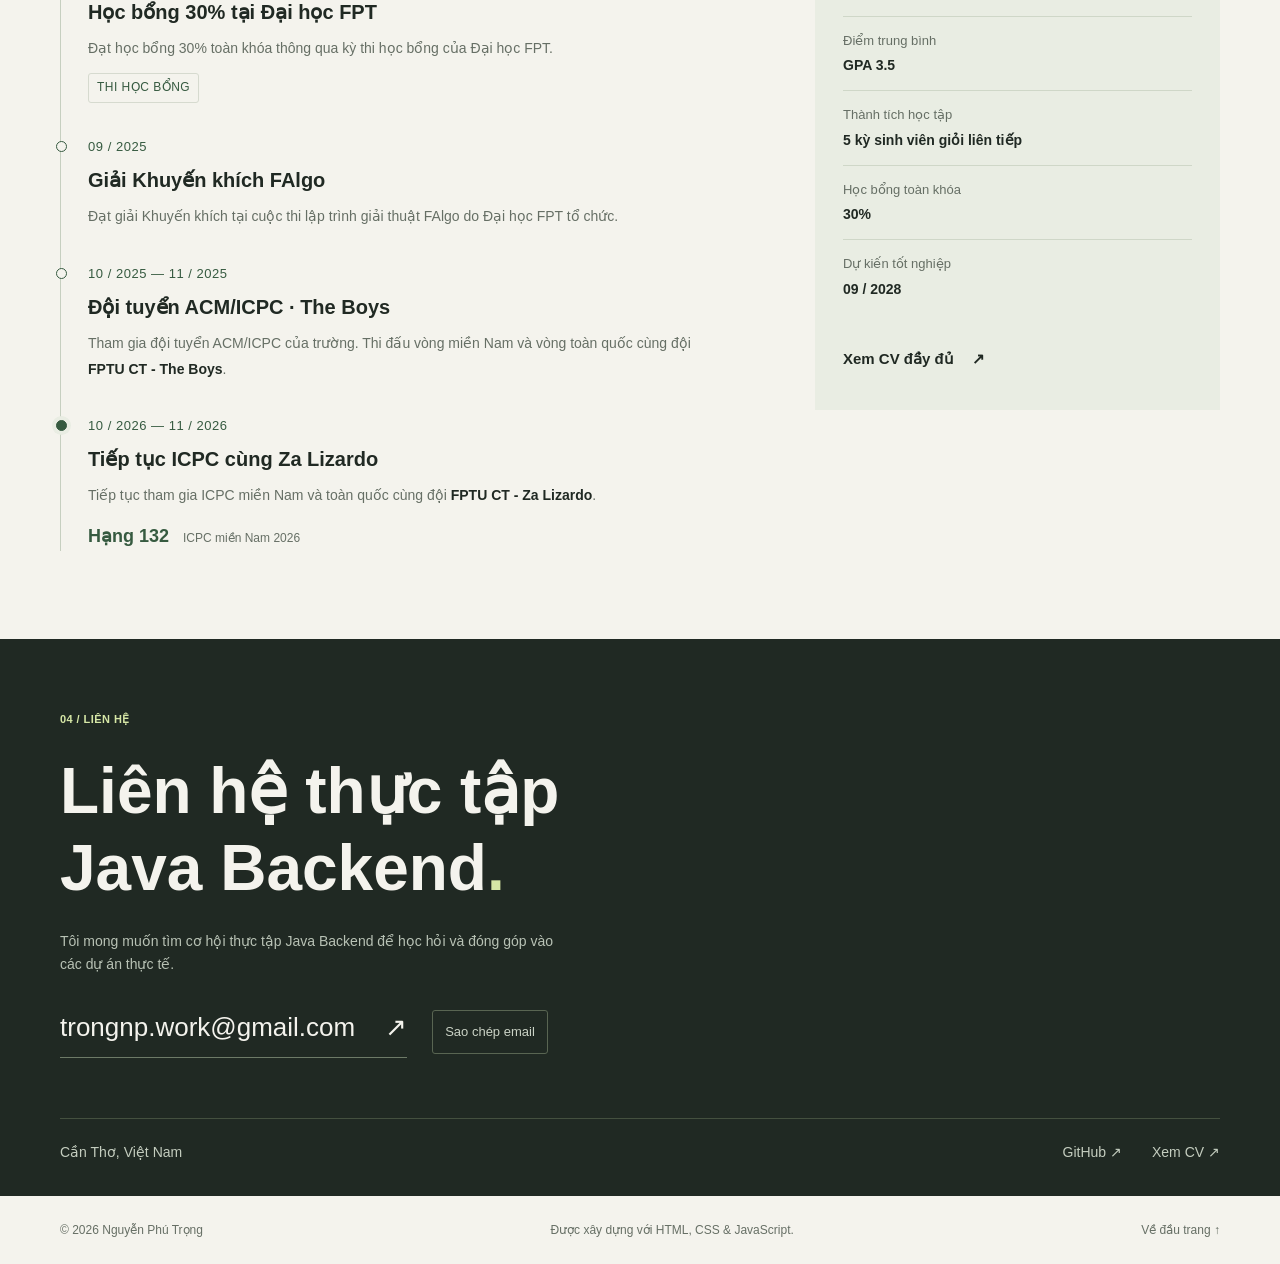
==== commit 4adff980: "add english" ====
--- a/index.html
+++ b/index.html
@@ -5,20 +5,22 @@
   <meta name="viewport" content="width=device-width, initial-scale=1">
   <meta name="theme-color" content="#f4f3ed">
   <meta name="description" content="Portfolio của Nguyễn Phú Trọng — Java Backend Intern, sinh viên Kỹ thuật phần mềm Đại học FPT, thành viên đội tuyển ACM/ICPC.">
+  <link rel="alternate" hreflang="vi" href="index.html">
+  <link rel="alternate" hreflang="en" href="index.en.html">
   <title>Nguyễn Phú Trọng — Java Backend Intern</title>
   <link rel="icon" href="assets/favicon.svg" type="image/svg+xml">
-  <link rel="stylesheet" href="styles.css?v=4">
-  <script src="script.js" defer></script>
+  <link rel="stylesheet" href="styles.css?v=6">
+  <script src="script.js?v=6" defer></script>
 </head>
 <body>
   <a class="skip-link" href="#main">Đến nội dung chính</a>
   <header class="header">
-    <a class="brand" href="#home" aria-label="Nguyễn Phú Trọng — Trang đầu">trong<span>.dev</span></a>
     <button class="menu-toggle" type="button" aria-expanded="false" aria-controls="navigation" hidden>Menu <span aria-hidden="true">☰</span></button>
     <nav id="navigation" aria-label="Điều hướng chính">
       <a href="#projects">Dự án</a><a href="#skills">Kỹ năng</a><a href="#journey">Hành trình</a>
       <a class="nav-contact" href="#contact">Liên hệ <span aria-hidden="true">↗</span></a>
     </nav>
+    <a class="language-toggle" href="index.en.html" hreflang="en" lang="en" aria-label="Switch to English">EN <span aria-hidden="true">⇄</span></a>
   </header>
   <main id="main">
     <section class="hero wrap" id="home" aria-labelledby="hero-title">
--- a/styles.css
+++ b/styles.css
@@ -83,3 +83,37 @@
 .section-head h2{line-height:1.3}
 .contact-section h2{line-height:1.2}
 @media(max-width:720px){.hero h1{font-size:44px;line-height:1.15;letter-spacing:normal}h2{font-size:32px}.timeline-item h3{line-height:1.5}}
+
+/* Readable secondary text and clear GitHub links on all screen sizes. */
+@media screen {
+  .hero-footnote{font-family:var(--sans);font-size:13px;line-height:1.6;letter-spacing:normal;flex-wrap:wrap;gap:10px 24px}
+  .hero-footnote>span{font-size:12px;letter-spacing:.03em}
+  .hero-footnote a{display:inline-flex;align-items:center;justify-content:center;min-height:44px;padding:8px 4px;font-size:16px;font-weight:600;line-height:1.5;color:var(--green);text-decoration:underline;text-underline-offset:4px;text-decoration-thickness:1px}
+  .hero-footnote a:hover{color:var(--ink);text-decoration-thickness:2px}
+  .text-link{font-size:15px;line-height:1.5;min-height:44px;align-items:center}
+  .hero .eyebrow,.section-head .eyebrow,.education-panel .eyebrow,.scope-caption,.flow-label,.milestone-tag{font-size:12px}
+  .date,.timeline-item .date,.project-index span{font-size:13px;line-height:1.6}
+  .tags li{font-size:12px;line-height:1.6}
+  .project-details summary{font-size:15px;min-height:44px}
+  .skill-list dt,.education-facts dt{font-size:13px}
+  .portrait-block figcaption{font-size:11px;flex-wrap:wrap;gap:4px 12px}
+  .contribution-list dt,.contribution-list dd{font-size:14px}
+  .copy-email{font-size:13px;min-height:44px}
+  .contact-bottom{font-size:14px}
+  .footer{font-size:12px;line-height:1.7}
+}
+@media screen and (max-width:720px){
+  .header nav,.menu-toggle:not([hidden]){font-size:14px}
+  .project-topline .date{white-space:normal}
+  .project-index{flex-wrap:wrap}
+  .contact-bottom{flex-wrap:wrap;gap:14px}
+}
+
+/* Centered navigation with a persistent language switch. */
+.header{justify-content:center;position:relative}
+.header nav{justify-content:center}
+.language-toggle{position:absolute;right:0;display:inline-flex;align-items:center;justify-content:center;gap:10px;min-width:72px;min-height:44px;padding:8px 12px;border:1px solid var(--line);border-radius:3px;font-size:14px;font-weight:600;color:var(--green)}
+.language-toggle:hover{background:var(--soft);border-color:var(--green)}
+@media(max-width:900px) and (min-width:721px){.header nav{gap:22px;margin-inline:80px}.header .nav-contact{padding-inline:10px}}
+@media(max-width:720px){.header{justify-content:center;gap:16px;padding-block:12px}.menu-toggle{order:1}.language-toggle{position:static;order:2}.header nav{order:3;justify-content:center;flex-wrap:wrap;padding-top:12px;padding-bottom:0;gap:16px 22px}}
+@media print{.language-toggle{display:none}}
